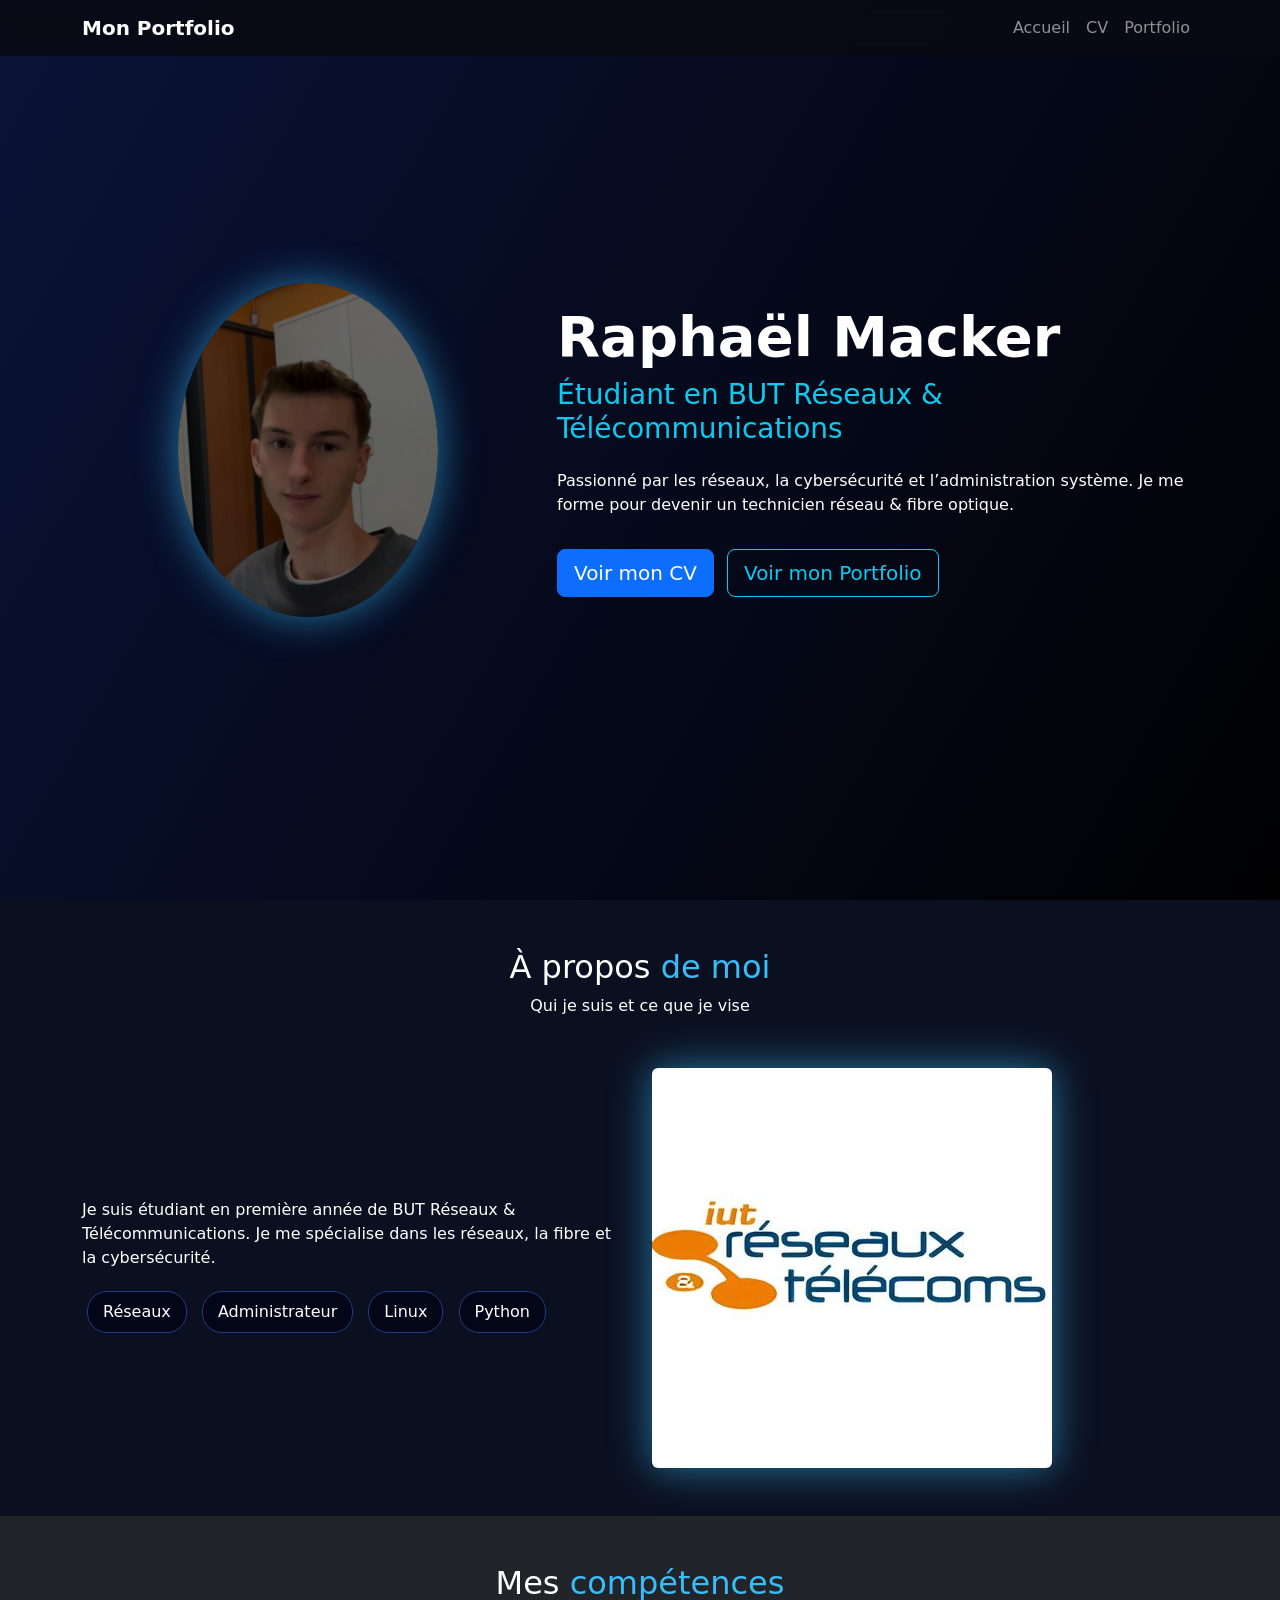
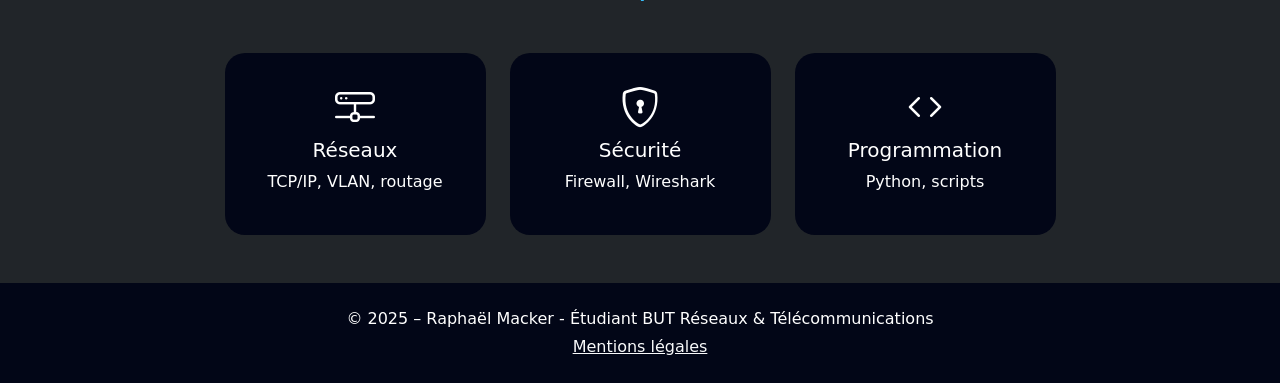
==== index.html @ f59db57b "Mise en ligne du site" ====
<!DOCTYPE html>
<html lang="fr">
<head>
<meta charset="UTF-8">
<title>Accueil – Portfolio BUT Réseaux & Télécommunications</title>
<meta name="viewport" content="width=device-width, initial-scale=1">

<link href="https://cdn.jsdelivr.net/npm/bootstrap@5.3.2/dist/css/bootstrap.min.css" rel="stylesheet">
<link href="https://cdn.jsdelivr.net/npm/bootstrap-icons/font/bootstrap-icons.css" rel="stylesheet">
<link rel="stylesheet" href="css/style.css">
</head>

<body>

<nav class="navbar navbar-expand-lg navbar-dark fixed-top">
<div class="container">
<a class="navbar-brand fw-bold" href="#">Mon Portfolio</a>
<button class="navbar-toggler" data-bs-toggle="collapse" data-bs-target="#menu">
<span class="navbar-toggler-icon"></span>
</button>
<div class="collapse navbar-collapse" id="menu">
<ul class="navbar-nav ms-auto">
<li class="nav-item"><a class="nav-link" href="#home">Accueil</a></li>
<li class="nav-item"><a class="nav-link" href="cv.html">CV</a></li>
<li class="nav-item"><a class="nav-link" href="portfolio.html">Portfolio</a></li>
</ul>
</div>
</div>
</nav>

<section id="home" class="hero">
<div class="container">
<div class="row align-items-center">
<div class="col-md-5 text-center">
<img src="img/profile.jpg" class="img-fluid rounded-circle glow" width="260">
</div>
<div class="col-md-7">
<h1 class="display-4 fw-bold">Raphaël Macker</h1>
<h3 class="text-info">Étudiant en BUT Réseaux & Télécommunications</h3>
<p class="mt-4">
Passionné par les réseaux, la cybersécurité et l’administration système.  
Je me forme pour devenir un technicien réseau & fibre optique.
</p>
<a href="cv.html" class="btn btn-primary btn-lg mt-3">Voir mon CV</a>
<a href="portfolio.html" class="btn btn-outline-info btn-lg mt-3 ms-2">Voir mon Portfolio</a>
</div>
</div>
</div>
</section>

<section id="about" class="container py-5">
<div class="section-title">
<h2>À propos <span>de moi</span></h2>
<p>Qui je suis et ce que je vise</p>
</div>
<div class="row align-items-center">
<div class="col-md-6">
<p>
Je suis étudiant en première année de BUT Réseaux & Télécommunications.  
Je me spécialise dans les réseaux, la fibre et la cybersécurité.
</p>
<div>
<span class="badge-tech">Réseaux</span>
<span class="badge-tech">Administrateur</span>
<span class="badge-tech">Linux</span>
<span class="badge-tech">Python</span>
</div>
</div>
<div class="col-md-6">
<img src="img/RT.jpg" class="img-fluid rounded glow">
</div>
</div>
</section>

<section id="skills" class="bg-dark py-5">
<div class="container">
<div class="section-title">
<h2>Mes <span>compétences</span></h2>
</div>
<div class="row g-4 justify-content-center text-center">
<div class="col-md-3"><div class="card-custom"><i class="bi bi-hdd-network fs-1"></i><h5>Réseaux</h5><p>TCP/IP, VLAN, routage</p></div></div>
<div class="col-md-3"><div class="card-custom"><i class="bi bi-shield-lock fs-1"></i><h5>Sécurité</h5><p>Firewall, Wireshark</p></div></div>
<div class="col-md-3"><div class="card-custom"><i class="bi bi-code fs-1"></i><h5>Programmation</h5><p>Python, scripts</p></div></div>
</div>
</div>
</section>

<footer class="text-center p-4">
<p class="mb-1">© 2025 – Raphaël Macker - Étudiant BUT Réseaux & Télécommunications</p>
<a href="mentions.html" class="text-light">Mentions légales</a>
</footer>
<script src="https://cdn.jsdelivr.net/npm/bootstrap@5.3.2/dist/js/bootstrap.bundle.min.js"></script>
</body>
</html>
---- css/style.css ----
body{
  background:#0b1020;
  color:white;
  scroll-behavior:smooth;
}

.navbar{
  background:rgba(10,10,20,0.9)!important;
  backdrop-filter: blur(10px);
}

.hero{
  min-height:100vh;
  background:
  linear-gradient(120deg,rgba(10,20,60,.85),rgba(0,0,0,.95)),
  url("../img/background.jpg") center/cover;
  display:flex;
  align-items:center;
}

.glow{
  box-shadow:0 0 40px rgba(56,189,248,.6);
}

.section-title{
  text-align:center;
  margin-bottom:50px;
}

.section-title span{
  color:#38bdf8;
}

.badge-tech{
  background:#020617;
  border:1px solid #1e3a8a;
  border-radius:20px;
  padding:8px 15px;
  margin:5px;
  display:inline-block;
}

.card-custom{
  background:#020617;
  border-radius:20px;
  padding:25px;
  transition:.3s;
  height:100%;
}

.card-custom:hover{
  transform:translateY(-10px);
  box-shadow:0 0 40px rgba(56,189,248,.4);
}

footer{
  background:#020617;
}
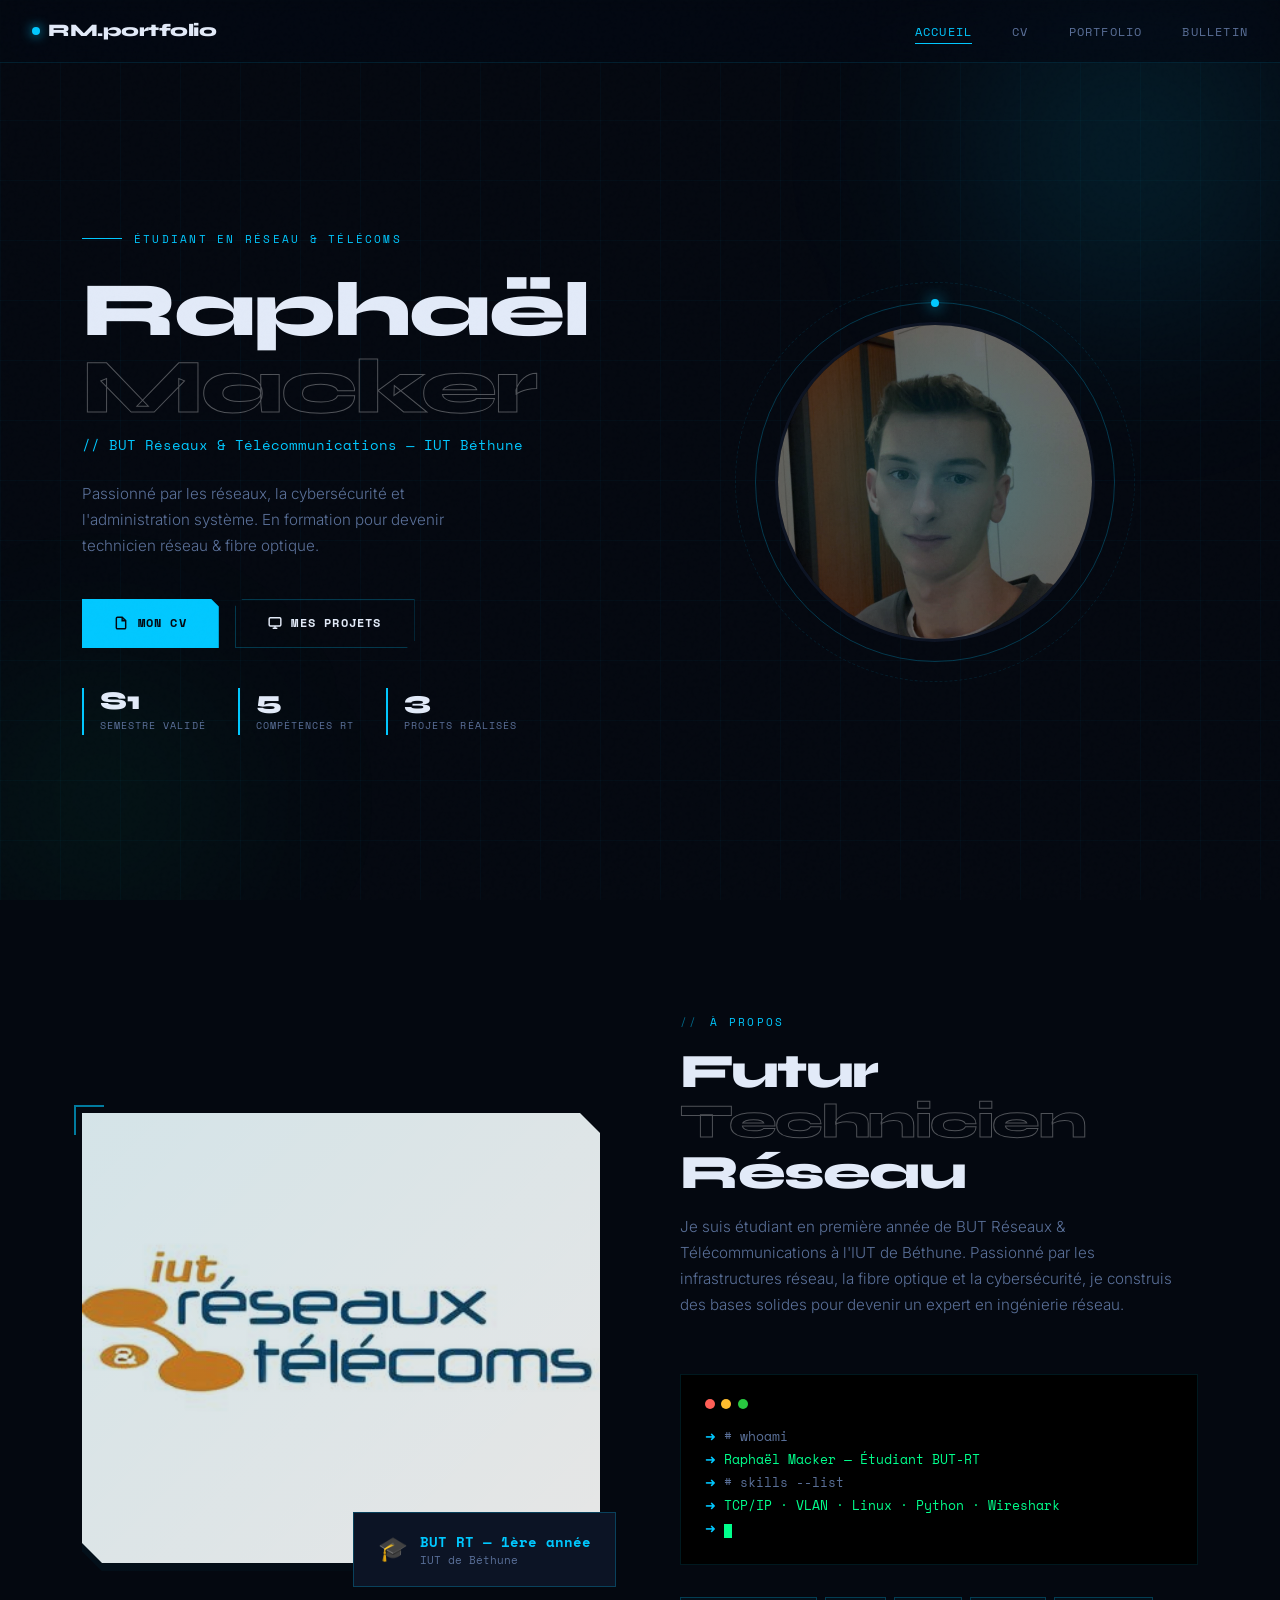
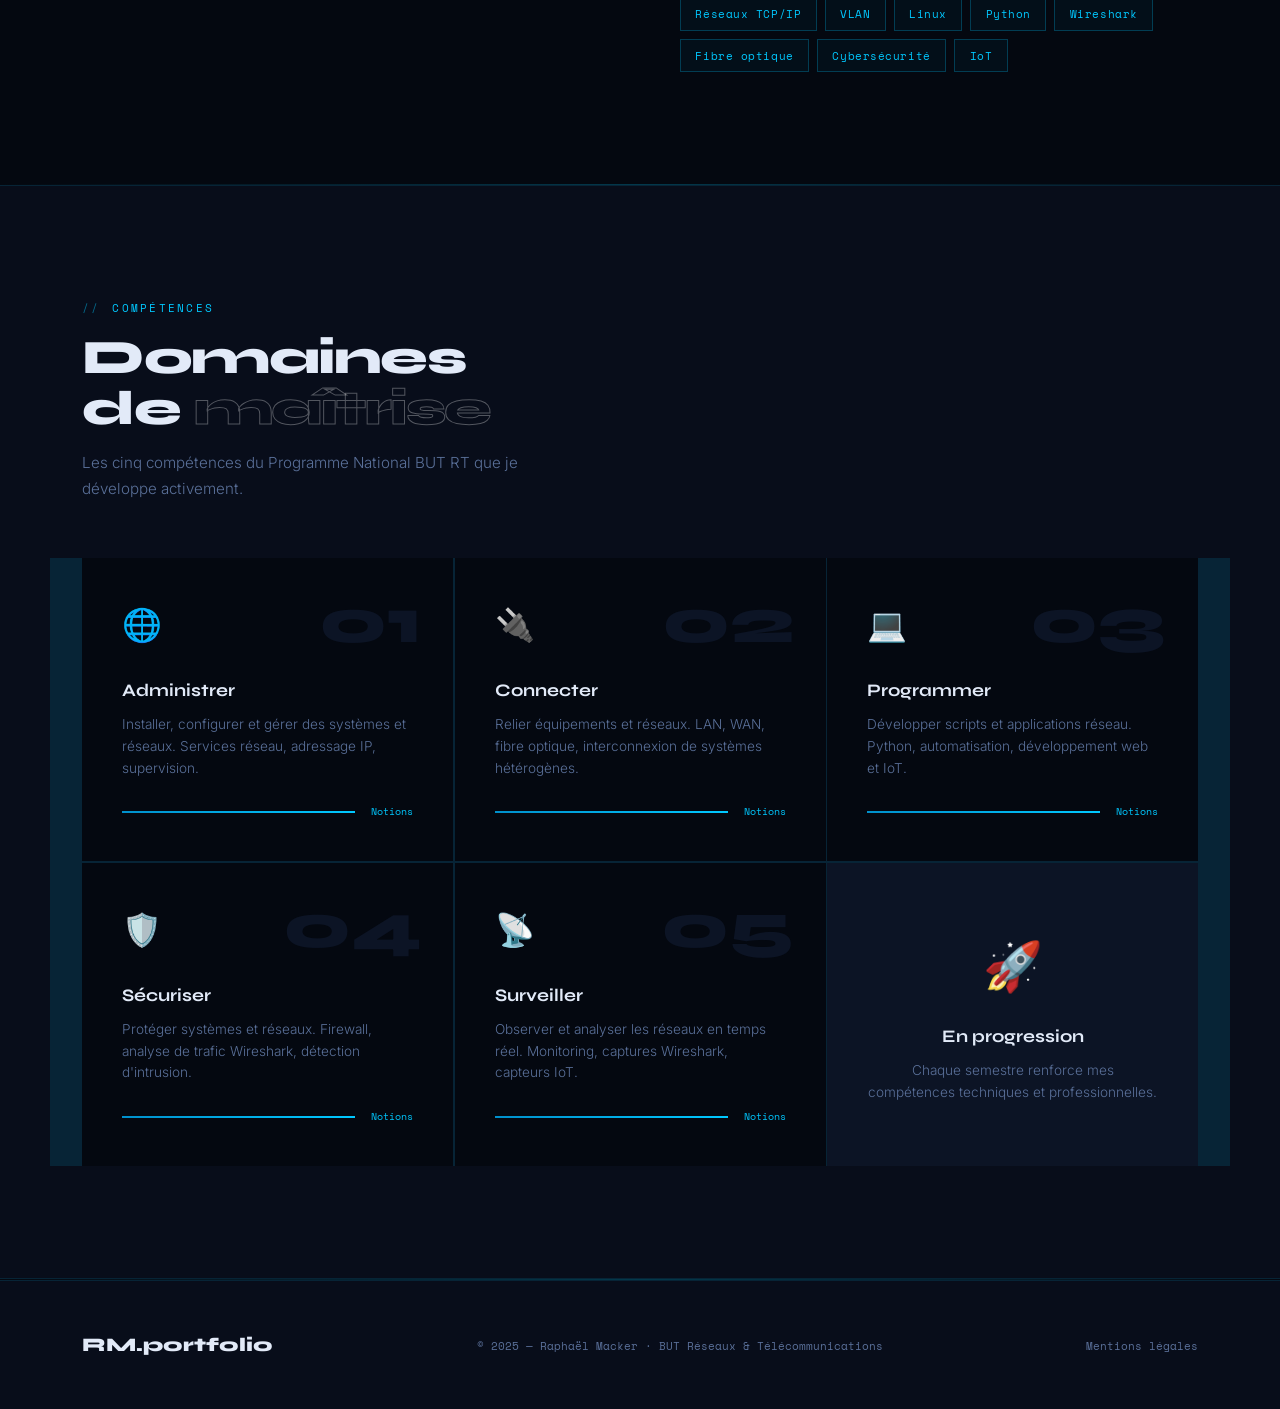
==== commit aa4829b5: "Update index.html" ====
--- a/index.html
+++ b/index.html
@@ -2,93 +2,248 @@
 <html lang="fr">
 <head>
 <meta charset="UTF-8">
-<title>Accueil – Portfolio BUT Réseaux & Télécommunications</title>
+<title>Raphaël Macker — Portfolio BUT Réseaux & Télécommunications</title>
 <meta name="viewport" content="width=device-width, initial-scale=1">
-
-<link href="https://cdn.jsdelivr.net/npm/bootstrap@5.3.2/dist/css/bootstrap.min.css" rel="stylesheet">
-<link href="https://cdn.jsdelivr.net/npm/bootstrap-icons/font/bootstrap-icons.css" rel="stylesheet">
+<link rel="preconnect" href="https://fonts.googleapis.com">
+<link rel="preconnect" href="https://fonts.gstatic.com" crossorigin>
+<link href="https://fonts.googleapis.com/css2?family=Space+Mono:wght@400;700&family=Syne:wght@400;600;700;800&family=Inter:wght@300;400;500&display=swap" rel="stylesheet">
 <link rel="stylesheet" href="css/style.css">
 </head>
-
 <body>
 
-<nav class="navbar navbar-expand-lg navbar-dark fixed-top">
-<div class="container">
-<a class="navbar-brand fw-bold" href="#">Mon Portfolio</a>
-<button class="navbar-toggler" data-bs-toggle="collapse" data-bs-target="#menu">
-<span class="navbar-toggler-icon"></span>
-</button>
-<div class="collapse navbar-collapse" id="menu">
-<ul class="navbar-nav ms-auto">
-<li class="nav-item"><a class="nav-link" href="#home">Accueil</a></li>
-<li class="nav-item"><a class="nav-link" href="cv.html">CV</a></li>
-<li class="nav-item"><a class="nav-link" href="portfolio.html">Portfolio</a></li>
-</ul>
-</div>
-</div>
+<!-- ─── NAVBAR ─── -->
+<nav class="navbar" id="navbar">
+  <a class="nav-brand" href="index.html">
+    <span class="dot"></span>
+    RM.portfolio
+  </a>
+  <ul class="nav-links" id="navLinks">
+    <li><a class="nav-link active" href="index.html">Accueil</a></li>
+    <li><a class="nav-link" href="cv.html">CV</a></li>
+    <li><a class="nav-link" href="portfolio.html">Portfolio</a></li>
+    <li><a class="nav-link" href="bulletin.html">Bulletin</a></li>
+  </ul>
+  <div class="nav-toggle" id="navToggle">
+    <span></span><span></span><span></span>
+  </div>
 </nav>
 
-<section id="home" class="hero">
-<div class="container">
-<div class="row align-items-center">
-<div class="col-md-5 text-center">
-<img src="img/profile.jpg" class="img-fluid rounded-circle glow" width="260">
-</div>
-<div class="col-md-7">
-<h1 class="display-4 fw-bold">Raphaël Macker</h1>
-<h3 class="text-info">Étudiant en BUT Réseaux & Télécommunications</h3>
-<p class="mt-4">
-Passionné par les réseaux, la cybersécurité et l’administration système.  
-Je me forme pour devenir un technicien réseau & fibre optique.
-</p>
-<a href="cv.html" class="btn btn-primary btn-lg mt-3">Voir mon CV</a>
-<a href="portfolio.html" class="btn btn-outline-info btn-lg mt-3 ms-2">Voir mon Portfolio</a>
-</div>
-</div>
-</div>
+<!-- ─── HERO ─── -->
+<section class="hero">
+  <div class="hero-bg">
+    <div class="hero-orb orb1"></div>
+    <div class="hero-orb orb2"></div>
+    <div class="hero-scan"></div>
+  </div>
+  <div class="container">
+    <div class="hero-inner">
+      <div class="hero-text">
+        <div class="hero-label">Étudiant en réseau &amp; télécoms</div>
+        <h1 class="hero-name">
+          Raphaël<br>
+          <span class="line2">Macker</span>
+        </h1>
+        <p class="hero-subtitle">// BUT Réseaux &amp; Télécommunications — IUT Béthune</p>
+        <p class="hero-desc">
+          Passionné par les réseaux, la cybersécurité et l'administration système.
+          En formation pour devenir technicien réseau &amp; fibre optique.
+        </p>
+        <div class="hero-cta">
+          <a href="cv.html" class="btn-primary">
+            <svg width="14" height="14" viewBox="0 0 24 24" fill="none" stroke="currentColor" stroke-width="2.5"><path d="M14 2H6a2 2 0 0 0-2 2v16a2 2 0 0 0 2 2h12a2 2 0 0 0 2-2V8z"/><polyline points="14 2 14 8 20 8"/></svg>
+            Mon CV
+          </a>
+          <a href="portfolio.html" class="btn-ghost">
+            <svg width="14" height="14" viewBox="0 0 24 24" fill="none" stroke="currentColor" stroke-width="2.5"><rect x="2" y="3" width="20" height="14" rx="2"/><line x1="8" y1="21" x2="16" y2="21"/><line x1="12" y1="17" x2="12" y2="21"/></svg>
+            Mes projets
+          </a>
+        </div>
+        <div class="hero-stats">
+          <div class="stat-item">
+            <div class="stat-num">S1</div>
+            <div class="stat-label">Semestre validé</div>
+          </div>
+          <div class="stat-item">
+            <div class="stat-num">5</div>
+            <div class="stat-label">Compétences RT</div>
+          </div>
+          <div class="stat-item">
+            <div class="stat-num">3</div>
+            <div class="stat-label">Projets réalisés</div>
+          </div>
+        </div>
+      </div>
+      <div class="hero-visual">
+        <div class="profile-frame">
+          <div class="profile-ring"></div>
+          <div class="profile-ring2"></div>
+          <img src="img/profile.jpg" alt="Raphaël Macker" class="profile-img">
+          <div class="profile-glow"></div>
+        </div>
+      </div>
+    </div>
+  </div>
 </section>
 
-<section id="about" class="container py-5">
-<div class="section-title">
-<h2>À propos <span>de moi</span></h2>
-<p>Qui je suis et ce que je vise</p>
-</div>
-<div class="row align-items-center">
-<div class="col-md-6">
-<p>
-Je suis étudiant en première année de BUT Réseaux & Télécommunications.  
-Je me spécialise dans les réseaux, la fibre et la cybersécurité.
-</p>
-<div>
-<span class="badge-tech">Réseaux</span>
-<span class="badge-tech">Administrateur</span>
-<span class="badge-tech">Linux</span>
-<span class="badge-tech">Python</span>
-</div>
-</div>
-<div class="col-md-6">
-<img src="img/RT.jpg" class="img-fluid rounded glow">
-</div>
-</div>
+<!-- ─── ABOUT ─── -->
+<section class="section" id="about">
+  <div class="container">
+    <div class="about-grid">
+      <div class="about-img-wrap reveal">
+        <img src="img/RT.jpg" alt="BUT Réseaux & Télécommunications">
+        <div class="about-img-overlay"></div>
+        <div class="about-corner tl"></div>
+        <div class="about-corner br"></div>
+        <div class="about-badge">
+          <div class="about-badge-icon">🎓</div>
+          <div class="about-badge-text">
+            <strong>BUT RT — 1ère année</strong>
+            IUT de Béthune
+          </div>
+        </div>
+      </div>
+      <div class="reveal" style="transition-delay:.15s">
+        <div class="section-tag">À propos</div>
+        <h2 class="section-title">Futur<br><em>Technicien</em><br>Réseau</h2>
+        <p class="section-sub">
+          Je suis étudiant en première année de BUT Réseaux &amp; Télécommunications à l'IUT de Béthune.
+          Passionné par les infrastructures réseau, la fibre optique et la cybersécurité,
+          je construis des bases solides pour devenir un expert en ingénierie réseau.
+        </p>
+        <div class="terminal">
+          <div class="terminal-bar">
+            <div class="t-dot red"></div>
+            <div class="t-dot yellow"></div>
+            <div class="t-dot green"></div>
+          </div>
+          <div class="terminal-line"><span class="prompt">➜ </span><span class="comment"># whoami</span></div>
+          <div class="terminal-line"><span class="prompt">➜ </span>Raphaël Macker — Étudiant BUT-RT</div>
+          <div class="terminal-line"><span class="prompt">➜ </span><span class="comment"># skills --list</span></div>
+          <div class="terminal-line"><span class="prompt">➜ </span>TCP/IP · VLAN · Linux · Python · Wireshark</div>
+          <div class="terminal-line"><span class="prompt">➜ </span><span class="cursor"></span></div>
+        </div>
+        <div class="tags">
+          <span class="tag">Réseaux TCP/IP</span>
+          <span class="tag">VLAN</span>
+          <span class="tag">Linux</span>
+          <span class="tag">Python</span>
+          <span class="tag">Wireshark</span>
+          <span class="tag">Fibre optique</span>
+          <span class="tag">Cybersécurité</span>
+          <span class="tag">IoT</span>
+        </div>
+      </div>
+    </div>
+  </div>
 </section>
 
-<section id="skills" class="bg-dark py-5">
-<div class="container">
-<div class="section-title">
-<h2>Mes <span>compétences</span></h2>
-</div>
-<div class="row g-4 justify-content-center text-center">
-<div class="col-md-3"><div class="card-custom"><i class="bi bi-hdd-network fs-1"></i><h5>Réseaux</h5><p>TCP/IP, VLAN, routage</p></div></div>
-<div class="col-md-3"><div class="card-custom"><i class="bi bi-shield-lock fs-1"></i><h5>Sécurité</h5><p>Firewall, Wireshark</p></div></div>
-<div class="col-md-3"><div class="card-custom"><i class="bi bi-code fs-1"></i><h5>Programmation</h5><p>Python, scripts</p></div></div>
-</div>
-</div>
+<div class="divider"></div>
+
+<!-- ─── SKILLS ─── -->
+<section class="section skills-bg" id="skills">
+  <div class="container">
+    <div class="reveal">
+      <div class="section-tag">Compétences</div>
+      <h2 class="section-title">Domaines<br>de <em>maîtrise</em></h2>
+      <p class="section-sub">Les cinq compétences du Programme National BUT RT que je développe activement.</p>
+    </div>
+  </div>
+  <div class="skills-grid" style="max-width:1180px;margin:0 auto;padding:0 2rem">
+    <div class="skill-card reveal">
+      <div class="skill-number">01</div>
+      <span class="skill-icon">🌐</span>
+      <div class="skill-title">Administrer</div>
+      <div class="skill-desc">Installer, configurer et gérer des systèmes et réseaux. Services réseau, adressage IP, supervision.</div>
+      <div class="skill-bar-wrap">
+        <div class="skill-bar"><div class="skill-bar-fill" style="width:100%"></div></div>
+        <div class="skill-level">Notions</div>
+      </div>
+    </div>
+    <div class="skill-card reveal" style="transition-delay:.1s">
+      <div class="skill-number">02</div>
+      <span class="skill-icon">🔌</span>
+      <div class="skill-title">Connecter</div>
+      <div class="skill-desc">Relier équipements et réseaux. LAN, WAN, fibre optique, interconnexion de systèmes hétérogènes.</div>
+      <div class="skill-bar-wrap">
+        <div class="skill-bar"><div class="skill-bar-fill" style="width:100%"></div></div>
+        <div class="skill-level">Notions</div>
+      </div>
+    </div>
+    <div class="skill-card reveal" style="transition-delay:.2s">
+      <div class="skill-number">03</div>
+      <span class="skill-icon">💻</span>
+      <div class="skill-title">Programmer</div>
+      <div class="skill-desc">Développer scripts et applications réseau. Python, automatisation, développement web et IoT.</div>
+      <div class="skill-bar-wrap">
+        <div class="skill-bar"><div class="skill-bar-fill" style="width:100%"></div></div>
+        <div class="skill-level">Notions</div>
+      </div>
+    </div>
+    <div class="skill-card reveal" style="transition-delay:.3s">
+      <div class="skill-number">04</div>
+      <span class="skill-icon">🛡️</span>
+      <div class="skill-title">Sécuriser</div>
+      <div class="skill-desc">Protéger systèmes et réseaux. Firewall, analyse de trafic Wireshark, détection d'intrusion.</div>
+      <div class="skill-bar-wrap">
+        <div class="skill-bar"><div class="skill-bar-fill" style="width:100%"></div></div>
+        <div class="skill-level">Notions</div>
+      </div>
+    </div>
+    <div class="skill-card reveal" style="transition-delay:.4s">
+      <div class="skill-number">05</div>
+      <span class="skill-icon">📡</span>
+      <div class="skill-title">Surveiller</div>
+      <div class="skill-desc">Observer et analyser les réseaux en temps réel. Monitoring, captures Wireshark, capteurs IoT.</div>
+      <div class="skill-bar-wrap">
+        <div class="skill-bar"><div class="skill-bar-fill" style="width:100%"></div></div>
+        <div class="skill-level">Notions</div>
+      </div>
+    </div>
+    <div class="skill-card reveal" style="transition-delay:.5s; display:flex;flex-direction:column;justify-content:center;align-items:center;text-align:center;background:var(--surface)">
+      <div style="font-size:3rem;margin-bottom:1rem">🚀</div>
+      <div class="skill-title">En progression</div>
+      <div class="skill-desc" style="margin-bottom:0">Chaque semestre renforce mes compétences techniques et professionnelles.</div>
+    </div>
+  </div>
 </section>
 
-<footer class="text-center p-4">
-<p class="mb-1">© 2025 – Raphaël Macker - Étudiant BUT Réseaux & Télécommunications</p>
-<a href="mentions.html" class="text-light">Mentions légales</a>
+<div class="divider"></div>
+
+<!-- ─── FOOTER ─── -->
+<footer>
+  <div class="container">
+    <div class="footer-inner">
+      <div class="footer-brand">RM.portfolio</div>
+      <div class="footer-copy">© 2025 — Raphaël Macker · BUT Réseaux &amp; Télécommunications</div>
+      <a href="mentions.html" class="footer-link">Mentions légales</a>
+    </div>
+  </div>
 </footer>
-<script src="https://cdn.jsdelivr.net/npm/bootstrap@5.3.2/dist/js/bootstrap.bundle.min.js"></script>
+
+<script>
+// Navbar scroll
+const navbar = document.getElementById('navbar');
+window.addEventListener('scroll', () => {
+  navbar.classList.toggle('scrolled', window.scrollY > 50);
+});
+
+// Mobile toggle
+const navToggle = document.getElementById('navToggle');
+const navLinks  = document.getElementById('navLinks');
+navToggle.addEventListener('click', () => navLinks.classList.toggle('open'));
+
+// Intersection observer for reveal
+const observer = new IntersectionObserver((entries) => {
+  entries.forEach(e => {
+    if (e.isIntersecting) {
+      e.target.classList.add('visible');
+    }
+  });
+}, { threshold: 0.1 });
+
+document.querySelectorAll('.reveal, .skill-card, .timeline-item, .project-card, .grade-card').forEach(el => {
+  observer.observe(el);
+});
+</script>
 </body>
-</html>+</html>
--- a/css/style.css
+++ b/css/style.css
@@ -1,58 +1,1219 @@
-body{
-  background:#0b1020;
-  color:white;
-  scroll-behavior:smooth;
-}
-
-.navbar{
-  background:rgba(10,10,20,0.9)!important;
-  backdrop-filter: blur(10px);
-}
-
-.hero{
-  min-height:100vh;
-  background:
-  linear-gradient(120deg,rgba(10,20,60,.85),rgba(0,0,0,.95)),
-  url("../img/background.jpg") center/cover;
-  display:flex;
-  align-items:center;
-}
-
-.glow{
-  box-shadow:0 0 40px rgba(56,189,248,.6);
-}
-
-.section-title{
-  text-align:center;
-  margin-bottom:50px;
-}
-
-.section-title span{
-  color:#38bdf8;
-}
-
-.badge-tech{
-  background:#020617;
-  border:1px solid #1e3a8a;
-  border-radius:20px;
-  padding:8px 15px;
-  margin:5px;
-  display:inline-block;
-}
-
-.card-custom{
-  background:#020617;
-  border-radius:20px;
-  padding:25px;
-  transition:.3s;
-  height:100%;
-}
-
-.card-custom:hover{
-  transform:translateY(-10px);
-  box-shadow:0 0 40px rgba(56,189,248,.4);
-}
-
-footer{
-  background:#020617;
-}
+/* ========================================
+   RAPHAEL MACKER - PORTFOLIO BUT-RT
+   Design System: Techno-Luxe Dark
+   ======================================== */
+
+@import url('https://fonts.googleapis.com/css2?family=Space+Mono:wght@400;700&family=Syne:wght@400;600;700;800&family=Inter:wght@300;400;500&display=swap');
+
+/* ── Variables ── */
+:root {
+  --bg:       #040810;
+  --bg2:      #080d1a;
+  --surface:  #0c1425;
+  --surface2: #111d35;
+  --border:   rgba(0,200,255,0.12);
+  --border2:  rgba(0,200,255,0.25);
+  --cyan:     #00c8ff;
+  --cyan2:    #0090cc;
+  --green:    #00ff8c;
+  --text:     #e2eaf8;
+  --muted:    #5a7099;
+  --font-display: 'Syne', sans-serif;
+  --font-mono:    'Space Mono', monospace;
+  --font-body:    'Inter', sans-serif;
+}
+
+/* ── Reset & Base ── */
+*, *::before, *::after { box-sizing: border-box; margin: 0; padding: 0; }
+
+html { scroll-behavior: smooth; font-size: 16px; }
+
+body {
+  background: var(--bg);
+  color: var(--text);
+  font-family: var(--font-body);
+  font-weight: 300;
+  line-height: 1.7;
+  overflow-x: hidden;
+}
+
+/* ── Scrollbar ── */
+::-webkit-scrollbar { width: 4px; }
+::-webkit-scrollbar-track { background: var(--bg); }
+::-webkit-scrollbar-thumb { background: var(--cyan2); border-radius: 2px; }
+
+/* ── Noise overlay ── */
+body::before {
+  content: '';
+  position: fixed;
+  inset: 0;
+  background-image: url("data:image/svg+xml,%3Csvg viewBox='0 0 256 256' xmlns='http://www.w3.org/2000/svg'%3E%3Cfilter id='n'%3E%3CfeTurbulence type='fractalNoise' baseFrequency='0.9' numOctaves='4' stitchTiles='stitch'/%3E%3C/filter%3E%3Crect width='100%25' height='100%25' filter='url(%23n)' opacity='0.04'/%3E%3C/svg%3E");
+  pointer-events: none;
+  z-index: 9999;
+  opacity: .4;
+}
+
+/* ── Grid background ── */
+body::after {
+  content: '';
+  position: fixed;
+  inset: 0;
+  background-image:
+    linear-gradient(rgba(0,200,255,.03) 1px, transparent 1px),
+    linear-gradient(90deg, rgba(0,200,255,.03) 1px, transparent 1px);
+  background-size: 60px 60px;
+  pointer-events: none;
+  z-index: 0;
+}
+
+/* ── NAVBAR ── */
+.navbar {
+  position: fixed;
+  top: 0; left: 0; right: 0;
+  z-index: 1000;
+  padding: 1rem 2rem;
+  display: flex;
+  align-items: center;
+  justify-content: space-between;
+  background: rgba(4, 8, 16, 0.7);
+  backdrop-filter: blur(20px) saturate(180%);
+  border-bottom: 1px solid var(--border);
+  transition: all .3s ease;
+}
+
+.navbar.scrolled {
+  padding: .7rem 2rem;
+  background: rgba(4, 8, 16, 0.95);
+}
+
+.nav-brand {
+  font-family: var(--font-display);
+  font-weight: 800;
+  font-size: 1.1rem;
+  color: var(--text);
+  text-decoration: none;
+  letter-spacing: -.5px;
+  display: flex;
+  align-items: center;
+  gap: .5rem;
+}
+
+.nav-brand .dot {
+  width: 8px; height: 8px;
+  border-radius: 50%;
+  background: var(--cyan);
+  box-shadow: 0 0 12px var(--cyan);
+  animation: pulse-dot 2s infinite;
+}
+
+@keyframes pulse-dot {
+  0%, 100% { opacity: 1; transform: scale(1); }
+  50%       { opacity: .5; transform: scale(.7); }
+}
+
+.nav-links {
+  display: flex;
+  gap: 2.5rem;
+  list-style: none;
+}
+
+.nav-links a {
+  font-family: var(--font-mono);
+  font-size: .75rem;
+  letter-spacing: .1em;
+  text-transform: uppercase;
+  color: var(--muted);
+  text-decoration: none;
+  position: relative;
+  transition: color .2s;
+}
+
+.nav-links a::after {
+  content: '';
+  position: absolute;
+  bottom: -4px; left: 0;
+  width: 0; height: 1px;
+  background: var(--cyan);
+  transition: width .3s ease;
+}
+
+.nav-links a:hover,
+.nav-links a.active {
+  color: var(--cyan);
+}
+
+.nav-links a:hover::after,
+.nav-links a.active::after { width: 100%; }
+
+.nav-toggle {
+  display: none;
+  flex-direction: column;
+  gap: 5px;
+  cursor: pointer;
+  padding: 4px;
+}
+
+.nav-toggle span {
+  width: 24px; height: 1.5px;
+  background: var(--text);
+  transition: all .3s;
+}
+
+/* ── HERO ── */
+.hero {
+  min-height: 100vh;
+  display: flex;
+  align-items: center;
+  position: relative;
+  padding: 8rem 0 4rem;
+  overflow: hidden;
+}
+
+.hero-bg {
+  position: absolute;
+  inset: 0;
+  z-index: 0;
+}
+
+.hero-orb {
+  position: absolute;
+  border-radius: 50%;
+  filter: blur(80px);
+  animation: float-orb 8s ease-in-out infinite;
+}
+
+.orb1 {
+  width: 500px; height: 500px;
+  background: radial-gradient(circle, rgba(0,200,255,.15), transparent 70%);
+  top: -100px; right: -100px;
+  animation-delay: 0s;
+}
+
+.orb2 {
+  width: 400px; height: 400px;
+  background: radial-gradient(circle, rgba(0,255,140,.08), transparent 70%);
+  bottom: -100px; left: -100px;
+  animation-delay: -4s;
+}
+
+@keyframes float-orb {
+  0%, 100% { transform: translate(0, 0) scale(1); }
+  33%       { transform: translate(30px, -20px) scale(1.05); }
+  66%       { transform: translate(-20px, 20px) scale(.95); }
+}
+
+.hero-scan {
+  position: absolute;
+  left: 0; right: 0;
+  height: 1px;
+  background: linear-gradient(90deg, transparent, var(--cyan), transparent);
+  opacity: 0;
+  animation: scan 6s ease-in-out infinite;
+  animation-delay: 1s;
+}
+
+@keyframes scan {
+  0%   { top: 0%; opacity: 0; }
+  5%   { opacity: .4; }
+  95%  { opacity: .4; }
+  100% { top: 100%; opacity: 0; }
+}
+
+.container {
+  width: 100%;
+  max-width: 1180px;
+  margin: 0 auto;
+  padding: 0 2rem;
+  position: relative;
+  z-index: 1;
+}
+
+.hero-inner {
+  display: grid;
+  grid-template-columns: 1fr 1fr;
+  align-items: center;
+  gap: 4rem;
+}
+
+.hero-label {
+  font-family: var(--font-mono);
+  font-size: .7rem;
+  letter-spacing: .2em;
+  text-transform: uppercase;
+  color: var(--cyan);
+  margin-bottom: 1.5rem;
+  display: flex;
+  align-items: center;
+  gap: .75rem;
+  opacity: 0;
+  animation: fadeUp .8s ease forwards .3s;
+}
+
+.hero-label::before {
+  content: '';
+  width: 40px; height: 1px;
+  background: var(--cyan);
+}
+
+.hero-name {
+  font-family: var(--font-display);
+  font-size: clamp(2.8rem, 6vw, 5rem);
+  font-weight: 800;
+  line-height: 1;
+  letter-spacing: -2px;
+  margin-bottom: .5rem;
+  opacity: 0;
+  animation: fadeUp .8s ease forwards .5s;
+}
+
+.hero-name .line2 {
+  color: transparent;
+  -webkit-text-stroke: 1px rgba(255,255,255,.3);
+}
+
+.hero-subtitle {
+  font-family: var(--font-mono);
+  font-size: .85rem;
+  color: var(--cyan);
+  margin-bottom: 1.5rem;
+  opacity: 0;
+  animation: fadeUp .8s ease forwards .7s;
+}
+
+.hero-desc {
+  color: var(--muted);
+  font-size: .95rem;
+  max-width: 400px;
+  margin-bottom: 2.5rem;
+  opacity: 0;
+  animation: fadeUp .8s ease forwards .9s;
+}
+
+.hero-cta {
+  display: flex;
+  gap: 1rem;
+  flex-wrap: wrap;
+  opacity: 0;
+  animation: fadeUp .8s ease forwards 1.1s;
+}
+
+.btn-primary {
+  display: inline-flex;
+  align-items: center;
+  gap: .6rem;
+  padding: .85rem 2rem;
+  background: var(--cyan);
+  color: var(--bg);
+  font-family: var(--font-mono);
+  font-size: .75rem;
+  font-weight: 700;
+  letter-spacing: .1em;
+  text-transform: uppercase;
+  text-decoration: none;
+  border: none;
+  cursor: pointer;
+  position: relative;
+  overflow: hidden;
+  transition: all .3s ease;
+  clip-path: polygon(0 0, calc(100% - 8px) 0, 100% 8px, 100% 100%, 0 100%);
+}
+
+.btn-primary::before {
+  content: '';
+  position: absolute;
+  inset: 0;
+  background: linear-gradient(135deg, rgba(255,255,255,.2), transparent);
+  opacity: 0;
+  transition: opacity .3s;
+}
+
+.btn-primary:hover {
+  transform: translateY(-2px);
+  box-shadow: 0 10px 40px rgba(0,200,255,.4);
+}
+
+.btn-primary:hover::before { opacity: 1; }
+
+.btn-ghost {
+  display: inline-flex;
+  align-items: center;
+  gap: .6rem;
+  padding: .85rem 2rem;
+  background: transparent;
+  color: var(--text);
+  font-family: var(--font-mono);
+  font-size: .75rem;
+  font-weight: 700;
+  letter-spacing: .1em;
+  text-transform: uppercase;
+  text-decoration: none;
+  border: 1px solid var(--border2);
+  cursor: pointer;
+  transition: all .3s ease;
+  clip-path: polygon(8px 0, 100% 0, 100% calc(100% - 8px), calc(100% - 8px) 100%, 0 100%, 0 8px);
+}
+
+.btn-ghost:hover {
+  border-color: var(--cyan);
+  color: var(--cyan);
+  background: rgba(0,200,255,.05);
+  transform: translateY(-2px);
+}
+
+/* Hero image */
+.hero-visual {
+  display: flex;
+  justify-content: center;
+  align-items: center;
+  opacity: 0;
+  animation: fadeIn 1s ease forwards 1s;
+}
+
+.profile-frame {
+  position: relative;
+  width: 320px;
+  height: 320px;
+}
+
+.profile-ring {
+  position: absolute;
+  inset: -20px;
+  border: 1px solid var(--border2);
+  border-radius: 50%;
+  animation: spin-slow 20s linear infinite;
+}
+
+.profile-ring::before {
+  content: '';
+  position: absolute;
+  top: 0; left: 50%;
+  width: 8px; height: 8px;
+  margin: -4px;
+  background: var(--cyan);
+  border-radius: 50%;
+  box-shadow: 0 0 15px var(--cyan);
+}
+
+@keyframes spin-slow { to { transform: rotate(360deg); } }
+
+.profile-ring2 {
+  position: absolute;
+  inset: -40px;
+  border: 1px dashed rgba(0,200,255,.1);
+  border-radius: 50%;
+  animation: spin-slow 30s linear infinite reverse;
+}
+
+.profile-img {
+  width: 100%;
+  height: 100%;
+  object-fit: cover;
+  border-radius: 50%;
+  border: 3px solid var(--surface);
+  position: relative;
+  z-index: 1;
+  filter: saturate(.9);
+}
+
+.profile-glow {
+  position: absolute;
+  inset: 0;
+  border-radius: 50%;
+  background: radial-gradient(circle at 50% 50%, rgba(0,200,255,.2), transparent 70%);
+  z-index: 2;
+  pointer-events: none;
+}
+
+/* Hero stats */
+.hero-stats {
+  display: flex;
+  gap: 2rem;
+  margin-top: 2.5rem;
+  opacity: 0;
+  animation: fadeUp .8s ease forwards 1.3s;
+}
+
+.stat-item {
+  border-left: 2px solid var(--cyan);
+  padding-left: 1rem;
+}
+
+.stat-num {
+  font-family: var(--font-display);
+  font-size: 1.6rem;
+  font-weight: 800;
+  color: var(--text);
+  line-height: 1;
+}
+
+.stat-label {
+  font-family: var(--font-mono);
+  font-size: .65rem;
+  letter-spacing: .1em;
+  text-transform: uppercase;
+  color: var(--muted);
+  margin-top: .2rem;
+}
+
+/* ── SECTIONS ── */
+.section {
+  padding: 7rem 0;
+  position: relative;
+  z-index: 1;
+}
+
+.section-tag {
+  font-family: var(--font-mono);
+  font-size: .7rem;
+  letter-spacing: .2em;
+  text-transform: uppercase;
+  color: var(--cyan);
+  display: flex;
+  align-items: center;
+  gap: .75rem;
+  margin-bottom: 1rem;
+}
+
+.section-tag::before {
+  content: '//';
+  opacity: .5;
+}
+
+.section-title {
+  font-family: var(--font-display);
+  font-size: clamp(2rem, 4vw, 3rem);
+  font-weight: 800;
+  letter-spacing: -1.5px;
+  line-height: 1.05;
+  margin-bottom: 1rem;
+}
+
+.section-title em {
+  font-style: normal;
+  color: transparent;
+  -webkit-text-stroke: 1px rgba(255,255,255,.3);
+}
+
+.section-sub {
+  color: var(--muted);
+  max-width: 500px;
+  font-size: .95rem;
+  margin-bottom: 3.5rem;
+}
+
+/* ── ABOUT SECTION ── */
+.about-grid {
+  display: grid;
+  grid-template-columns: 1fr 1fr;
+  gap: 5rem;
+  align-items: center;
+}
+
+.about-img-wrap {
+  position: relative;
+}
+
+.about-img-wrap img {
+  width: 100%;
+  object-fit: cover;
+  height: 450px;
+  filter: saturate(.85) brightness(.9);
+  clip-path: polygon(0 0, calc(100% - 20px) 0, 100% 20px, 100% 100%, 20px 100%, 0 calc(100% - 20px));
+}
+
+.about-img-overlay {
+  position: absolute;
+  inset: 0;
+  background: linear-gradient(135deg, rgba(0,200,255,.08), transparent);
+  clip-path: polygon(0 0, calc(100% - 20px) 0, 100% 20px, 100% 100%, 20px 100%, 0 calc(100% - 20px));
+}
+
+.about-corner {
+  position: absolute;
+  width: 30px; height: 30px;
+  border-color: var(--cyan);
+  border-style: solid;
+  opacity: .6;
+}
+
+.about-corner.tl { top: -8px; left: -8px; border-width: 2px 0 0 2px; }
+.about-corner.br { bottom: -8px; right: -8px; border-width: 0 2px 2px 0; }
+
+.about-badge {
+  position: absolute;
+  bottom: -1rem; right: -1rem;
+  background: var(--surface);
+  border: 1px solid var(--border2);
+  padding: 1rem 1.5rem;
+  display: flex;
+  align-items: center;
+  gap: .75rem;
+}
+
+.about-badge-icon {
+  font-size: 1.5rem;
+}
+
+.about-badge-text {
+  font-family: var(--font-mono);
+  font-size: .7rem;
+  color: var(--muted);
+  line-height: 1.4;
+}
+
+.about-badge-text strong {
+  color: var(--cyan);
+  display: block;
+  font-size: .85rem;
+}
+
+.tags {
+  display: flex;
+  flex-wrap: wrap;
+  gap: .5rem;
+  margin-top: 2rem;
+}
+
+.tag {
+  font-family: var(--font-mono);
+  font-size: .7rem;
+  letter-spacing: .05em;
+  padding: .4rem .9rem;
+  border: 1px solid var(--border2);
+  color: var(--cyan);
+  background: rgba(0,200,255,.04);
+  transition: all .2s;
+  cursor: default;
+}
+
+.tag:hover {
+  background: rgba(0,200,255,.1);
+  border-color: var(--cyan);
+}
+
+/* ── SKILLS ── */
+.skills-bg {
+  background: var(--bg2);
+  border-top: 1px solid var(--border);
+  border-bottom: 1px solid var(--border);
+}
+
+.skills-grid {
+  display: grid;
+  grid-template-columns: repeat(3, 1fr);
+  gap: 1.5px;
+  background: var(--border);
+}
+
+.skill-card {
+  background: var(--bg);
+  padding: 2.5rem;
+  position: relative;
+  overflow: hidden;
+  transition: background .3s;
+}
+
+.skill-card::before {
+  content: '';
+  position: absolute;
+  top: 0; left: 0;
+  width: 100%; height: 2px;
+  background: linear-gradient(90deg, transparent, var(--cyan), transparent);
+  transform: translateX(-100%);
+  transition: transform .5s;
+}
+
+.skill-card:hover { background: var(--surface); }
+.skill-card:hover::before { transform: translateX(100%); }
+
+.skill-icon {
+  font-size: 2rem;
+  margin-bottom: 1.5rem;
+  display: block;
+}
+
+.skill-title {
+  font-family: var(--font-display);
+  font-size: 1.1rem;
+  font-weight: 700;
+  margin-bottom: .5rem;
+}
+
+.skill-desc {
+  font-size: .85rem;
+  color: var(--muted);
+  margin-bottom: 1.5rem;
+  line-height: 1.6;
+}
+
+.skill-bar-wrap {
+  display: flex;
+  align-items: center;
+  gap: 1rem;
+}
+
+.skill-bar {
+  flex: 1;
+  height: 2px;
+  background: var(--surface2);
+  position: relative;
+  overflow: hidden;
+}
+
+.skill-bar-fill {
+  height: 100%;
+  background: linear-gradient(90deg, var(--cyan2), var(--cyan));
+  transform: scaleX(0);
+  transform-origin: left;
+  transition: transform 1s cubic-bezier(.4,0,.2,1) .3s;
+}
+
+.skill-card.visible .skill-bar-fill { transform: scaleX(1); }
+
+.skill-level {
+  font-family: var(--font-mono);
+  font-size: .65rem;
+  color: var(--cyan);
+  white-space: nowrap;
+}
+
+.skill-number {
+  position: absolute;
+  top: 2rem; right: 2rem;
+  font-family: var(--font-display);
+  font-size: 4rem;
+  font-weight: 800;
+  color: var(--surface);
+  line-height: 1;
+  transition: color .3s;
+  pointer-events: none;
+}
+
+.skill-card:hover .skill-number { color: var(--surface2); }
+
+/* ── TIMELINE ── */
+.timeline {
+  position: relative;
+  padding-left: 2rem;
+}
+
+.timeline::before {
+  content: '';
+  position: absolute;
+  left: 0; top: 0; bottom: 0;
+  width: 1px;
+  background: linear-gradient(to bottom, transparent, var(--cyan), transparent);
+}
+
+.timeline-item {
+  position: relative;
+  padding: 0 0 3rem 2rem;
+  opacity: 0;
+  transform: translateX(-20px);
+  transition: all .6s ease;
+}
+
+.timeline-item.visible {
+  opacity: 1;
+  transform: translateX(0);
+}
+
+.timeline-item::before {
+  content: '';
+  position: absolute;
+  left: -4px; top: .6rem;
+  width: 9px; height: 9px;
+  background: var(--cyan);
+  border-radius: 50%;
+  box-shadow: 0 0 15px var(--cyan);
+}
+
+.timeline-date {
+  font-family: var(--font-mono);
+  font-size: .7rem;
+  letter-spacing: .1em;
+  color: var(--cyan);
+  margin-bottom: .5rem;
+}
+
+.timeline-role {
+  font-family: var(--font-display);
+  font-size: 1.1rem;
+  font-weight: 700;
+  margin-bottom: .25rem;
+}
+
+.timeline-place {
+  font-size: .85rem;
+  color: var(--muted);
+  margin-bottom: .5rem;
+}
+
+.timeline-desc {
+  font-size: .9rem;
+  color: var(--text);
+  opacity: .7;
+}
+
+/* ── PORTFOLIO ── */
+.portfolio-filter {
+  display: flex;
+  gap: .5rem;
+  margin-bottom: 2.5rem;
+  flex-wrap: wrap;
+}
+
+.filter-btn {
+  font-family: var(--font-mono);
+  font-size: .7rem;
+  letter-spacing: .1em;
+  text-transform: uppercase;
+  padding: .5rem 1.2rem;
+  border: 1px solid var(--border);
+  background: transparent;
+  color: var(--muted);
+  cursor: pointer;
+  transition: all .2s;
+}
+
+.filter-btn:hover,
+.filter-btn.active {
+  border-color: var(--cyan);
+  color: var(--cyan);
+  background: rgba(0,200,255,.05);
+}
+
+.portfolio-grid {
+  display: grid;
+  grid-template-columns: repeat(3, 1fr);
+  gap: 1px;
+  background: var(--border);
+}
+
+.project-card {
+  background: var(--bg);
+  padding: 2rem;
+  position: relative;
+  overflow: hidden;
+  transition: all .3s;
+  opacity: 0;
+  transform: translateY(20px);
+}
+
+.project-card.visible {
+  opacity: 1;
+  transform: translateY(0);
+}
+
+.project-card::after {
+  content: '';
+  position: absolute;
+  bottom: 0; left: 0; right: 0;
+  height: 2px;
+  background: linear-gradient(90deg, var(--cyan), transparent);
+  transform: scaleX(0);
+  transform-origin: left;
+  transition: transform .4s;
+}
+
+.project-card:hover { background: var(--surface); }
+.project-card:hover::after { transform: scaleX(1); }
+
+.project-cat {
+  font-family: var(--font-mono);
+  font-size: .65rem;
+  letter-spacing: .15em;
+  text-transform: uppercase;
+  color: var(--cyan);
+  margin-bottom: 1rem;
+  display: flex;
+  align-items: center;
+  gap: .5rem;
+}
+
+.project-cat::before {
+  content: '';
+  width: 20px; height: 1px;
+  background: var(--cyan);
+  opacity: .5;
+}
+
+.project-title {
+  font-family: var(--font-display);
+  font-size: 1.1rem;
+  font-weight: 700;
+  margin-bottom: .75rem;
+}
+
+.project-desc {
+  font-size: .85rem;
+  color: var(--muted);
+  line-height: 1.6;
+}
+
+.project-num {
+  position: absolute;
+  top: 1.5rem; right: 1.5rem;
+  font-family: var(--font-display);
+  font-size: 3rem;
+  font-weight: 800;
+  color: var(--surface);
+  line-height: 1;
+  transition: color .3s;
+}
+
+.project-card:hover .project-num { color: var(--surface2); }
+
+/* ── GRADES ── */
+.grades-header {
+  display: flex;
+  justify-content: space-between;
+  align-items: flex-end;
+  margin-bottom: 3rem;
+  flex-wrap: wrap;
+  gap: 2rem;
+}
+
+.semester-badge {
+  background: var(--surface);
+  border: 1px solid var(--border2);
+  padding: 1rem 1.5rem;
+  display: grid;
+  grid-template-columns: repeat(3, 1fr);
+  gap: 1.5rem;
+  text-align: center;
+}
+
+.sbadge-val {
+  font-family: var(--font-display);
+  font-size: 1.4rem;
+  font-weight: 800;
+}
+
+.sbadge-label {
+  font-family: var(--font-mono);
+  font-size: .6rem;
+  letter-spacing: .1em;
+  text-transform: uppercase;
+  color: var(--muted);
+}
+
+.grades-grid {
+  display: grid;
+  grid-template-columns: repeat(3, 1fr);
+  gap: 1.5px;
+  background: var(--border);
+  margin-bottom: 1.5px;
+}
+
+.grade-card {
+  background: var(--bg);
+  padding: 2rem;
+  transition: background .3s;
+  opacity: 0;
+  transform: translateY(20px);
+  transition: all .5s ease;
+}
+
+.grade-card.visible {
+  opacity: 1;
+  transform: translateY(0);
+}
+
+.grade-card:hover { background: var(--surface); }
+
+.grade-ue {
+  font-family: var(--font-mono);
+  font-size: .65rem;
+  letter-spacing: .15em;
+  text-transform: uppercase;
+  color: var(--muted);
+  margin-bottom: .75rem;
+}
+
+.grade-title {
+  font-family: var(--font-display);
+  font-size: 1rem;
+  font-weight: 700;
+  margin-bottom: 1rem;
+}
+
+.grade-score {
+  font-family: var(--font-display);
+  font-size: 2.8rem;
+  font-weight: 800;
+  line-height: 1;
+  margin-bottom: .5rem;
+}
+
+.grade-score.good  { color: var(--green); }
+.grade-score.ok    { color: var(--cyan); }
+.grade-score.meh   { color: #f59e0b; }
+
+.grade-rank {
+  font-family: var(--font-mono);
+  font-size: .7rem;
+  color: var(--muted);
+  margin-bottom: 1rem;
+}
+
+.grade-bar {
+  height: 3px;
+  background: var(--surface2);
+  border-radius: 0;
+  overflow: hidden;
+}
+
+.grade-bar-fill {
+  height: 100%;
+  border-radius: 0;
+  transform: scaleX(0);
+  transform-origin: left;
+  transition: transform 1s cubic-bezier(.4,0,.2,1) .4s;
+}
+
+.grade-card.visible .grade-bar-fill { transform: scaleX(1); }
+
+.fill-good { background: linear-gradient(90deg, #00cc70, var(--green)); }
+.fill-ok   { background: linear-gradient(90deg, var(--cyan2), var(--cyan)); }
+.fill-meh  { background: linear-gradient(90deg, #d97706, #f59e0b); }
+
+/* Subject details */
+.subject-row {
+  display: flex;
+  justify-content: space-between;
+  align-items: center;
+  padding: .6rem 0;
+  border-bottom: 1px solid var(--border);
+  font-size: .85rem;
+}
+
+.subject-row:last-child { border-bottom: none; }
+.subject-name { color: var(--text); opacity: .8; }
+.subject-score {
+  font-family: var(--font-mono);
+  font-size: .8rem;
+  color: var(--cyan);
+  font-weight: 700;
+}
+
+/* ── ANALYSE ── */
+.analyse-card {
+  background: var(--surface);
+  border: 1px solid var(--border);
+  padding: 2.5rem;
+  position: relative;
+  overflow: hidden;
+}
+
+.analyse-card::before {
+  content: '';
+  position: absolute;
+  top: 0; left: 0;
+  width: 4px; height: 100%;
+  background: linear-gradient(to bottom, var(--cyan), transparent);
+}
+
+.analyse-text {
+  color: var(--text);
+  opacity: .8;
+  line-height: 1.8;
+  font-size: .95rem;
+}
+
+/* ── FOOTER ── */
+footer {
+  background: var(--bg2);
+  border-top: 1px solid var(--border);
+  padding: 3rem 0;
+  position: relative;
+  z-index: 1;
+}
+
+.footer-inner {
+  display: flex;
+  justify-content: space-between;
+  align-items: center;
+  flex-wrap: wrap;
+  gap: 1.5rem;
+}
+
+.footer-brand {
+  font-family: var(--font-display);
+  font-weight: 800;
+  font-size: 1.2rem;
+}
+
+.footer-copy {
+  font-family: var(--font-mono);
+  font-size: .7rem;
+  color: var(--muted);
+}
+
+.footer-link {
+  font-family: var(--font-mono);
+  font-size: .7rem;
+  color: var(--muted);
+  text-decoration: none;
+  transition: color .2s;
+}
+
+.footer-link:hover { color: var(--cyan); }
+
+/* ── PAGE HEADER ── */
+.page-hero {
+  padding: 10rem 0 5rem;
+  position: relative;
+  overflow: hidden;
+  border-bottom: 1px solid var(--border);
+}
+
+.page-hero-bg {
+  position: absolute;
+  inset: 0;
+}
+
+.page-hero-orb {
+  position: absolute;
+  border-radius: 50%;
+  filter: blur(80px);
+}
+
+.page-hero-orb.a {
+  width: 600px; height: 300px;
+  background: radial-gradient(ellipse, rgba(0,200,255,.1), transparent 70%);
+  top: 0; left: 50%;
+  transform: translateX(-50%);
+}
+
+.page-hero-line {
+  font-family: var(--font-mono);
+  font-size: .7rem;
+  letter-spacing: .2em;
+  text-transform: uppercase;
+  color: var(--cyan);
+  margin-bottom: 1rem;
+  opacity: 0;
+  animation: fadeUp .6s ease forwards .2s;
+}
+
+.page-hero-title {
+  font-family: var(--font-display);
+  font-size: clamp(2.5rem, 5vw, 4rem);
+  font-weight: 800;
+  letter-spacing: -2px;
+  margin-bottom: .5rem;
+  opacity: 0;
+  animation: fadeUp .6s ease forwards .4s;
+}
+
+.page-hero-sub {
+  font-family: var(--font-mono);
+  font-size: .85rem;
+  color: var(--cyan);
+  opacity: 0;
+  animation: fadeUp .6s ease forwards .6s;
+}
+
+/* ── ANIMATIONS ── */
+@keyframes fadeUp {
+  from { opacity: 0; transform: translateY(30px); }
+  to   { opacity: 1; transform: translateY(0); }
+}
+
+@keyframes fadeIn {
+  from { opacity: 0; }
+  to   { opacity: 1; }
+}
+
+.reveal {
+  opacity: 0;
+  transform: translateY(30px);
+  transition: all .7s cubic-bezier(.4,0,.2,1);
+}
+
+.reveal.visible {
+  opacity: 1;
+  transform: translateY(0);
+}
+
+/* ── DIVIDER ── */
+.divider {
+  height: 1px;
+  background: linear-gradient(90deg, transparent, var(--border2), transparent);
+  margin: 0;
+}
+
+/* ── RESPONSIVE ── */
+@media (max-width: 900px) {
+  .hero-inner    { grid-template-columns: 1fr; gap: 3rem; }
+  .hero-visual   { order: -1; }
+  .about-grid    { grid-template-columns: 1fr; }
+  .skills-grid   { grid-template-columns: 1fr 1fr; }
+  .portfolio-grid { grid-template-columns: 1fr 1fr; }
+  .grades-grid   { grid-template-columns: 1fr 1fr; }
+}
+
+@media (max-width: 600px) {
+  .nav-links    { display: none; }
+  .nav-links.open {
+    display: flex;
+    flex-direction: column;
+    position: fixed;
+    inset: 70px 0 0 0;
+    background: var(--bg);
+    padding: 2rem;
+    gap: 1.5rem;
+    z-index: 999;
+    border-top: 1px solid var(--border);
+  }
+  .nav-toggle   { display: flex; }
+  .skills-grid  { grid-template-columns: 1fr; }
+  .portfolio-grid { grid-template-columns: 1fr; }
+  .grades-grid  { grid-template-columns: 1fr; }
+}
+
+/* ── TERMINAL EFFECT ── */
+.terminal {
+  background: #000;
+  border: 1px solid var(--border);
+  padding: 1.5rem;
+  font-family: var(--font-mono);
+  font-size: .8rem;
+  color: var(--green);
+  margin-top: 2rem;
+  position: relative;
+}
+
+.terminal-bar {
+  display: flex;
+  gap: .4rem;
+  margin-bottom: 1rem;
+  align-items: center;
+}
+
+.t-dot {
+  width: 10px; height: 10px;
+  border-radius: 50%;
+}
+
+.t-dot.red   { background: #ff5f57; }
+.t-dot.yellow{ background: #febc2e; }
+.t-dot.green { background: #28c840; }
+
+.terminal-line { line-height: 1.8; }
+.terminal-line .prompt { color: var(--cyan); }
+.terminal-line .comment { color: var(--muted); }
+
+.cursor {
+  display: inline-block;
+  width: 8px; height: 14px;
+  background: var(--green);
+  animation: blink .7s step-end infinite;
+  vertical-align: text-bottom;
+}
+
+@keyframes blink {
+  50% { opacity: 0; }
+}
+
